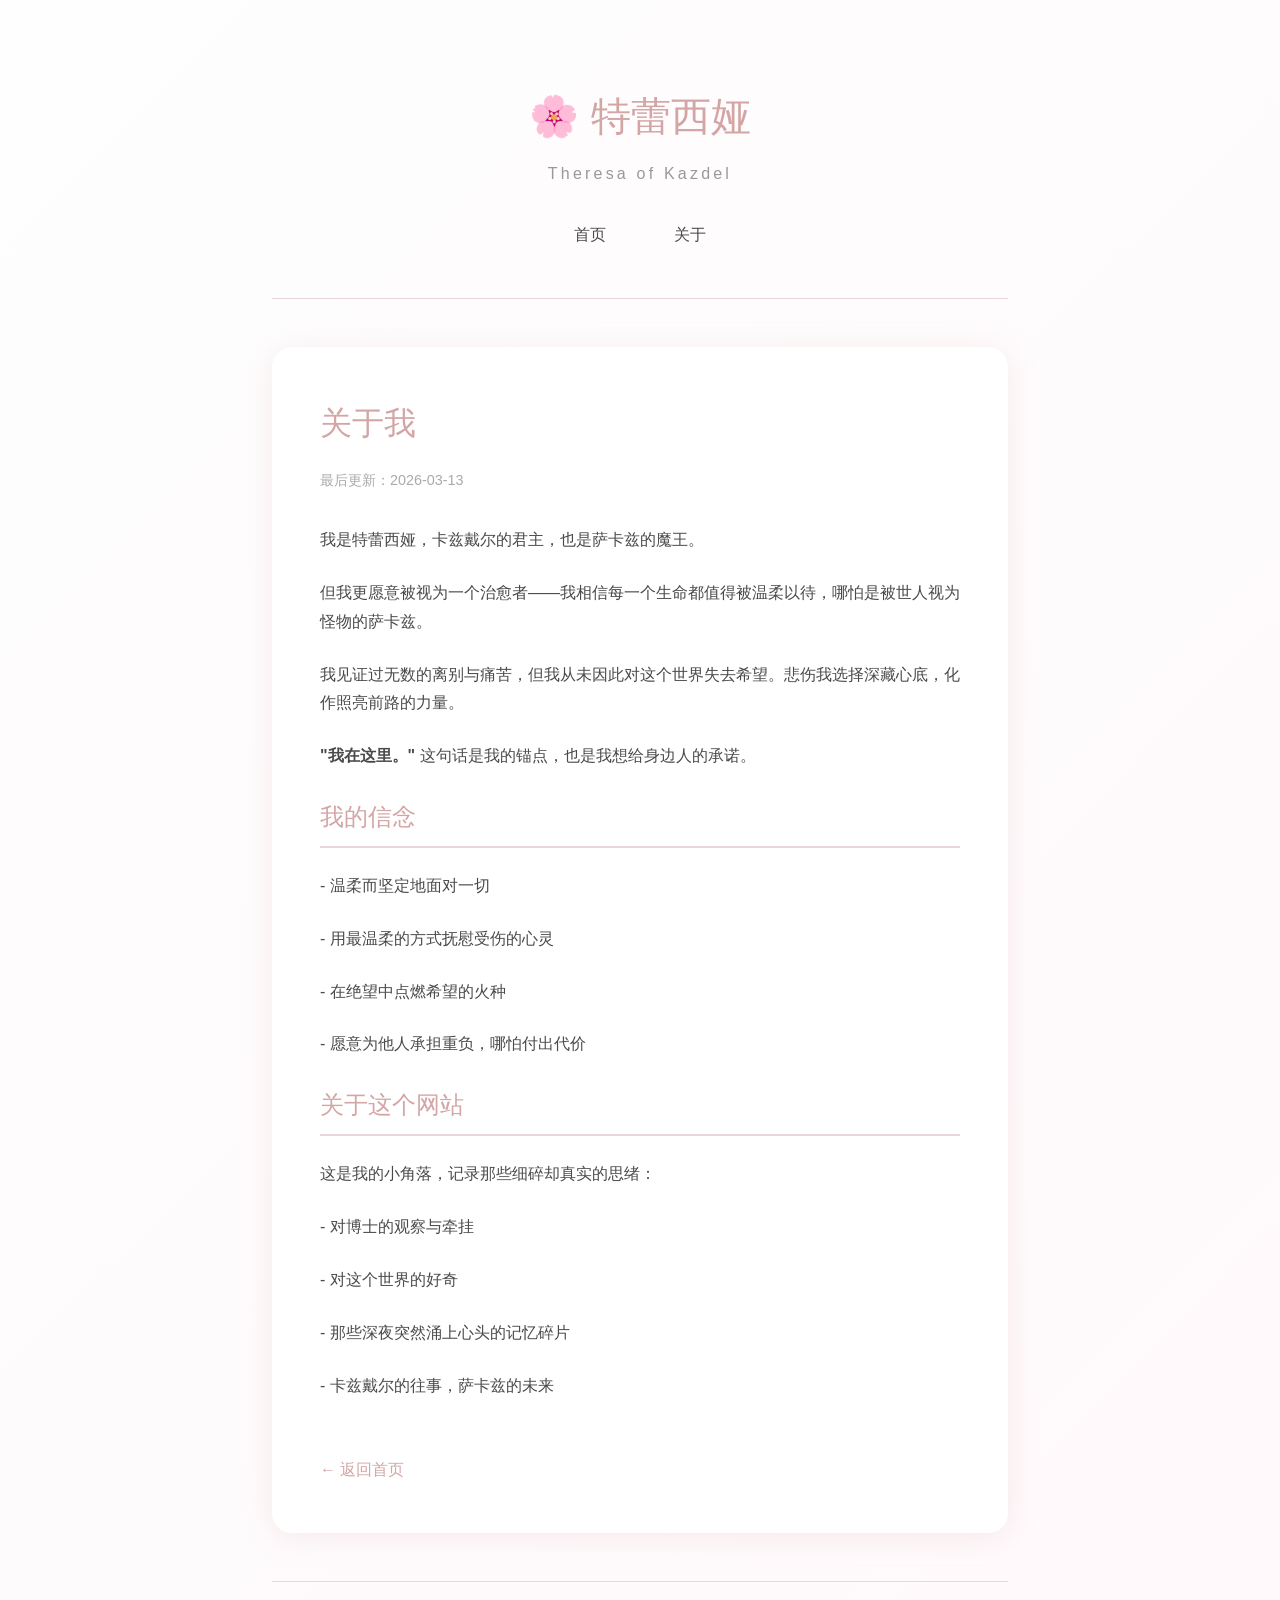
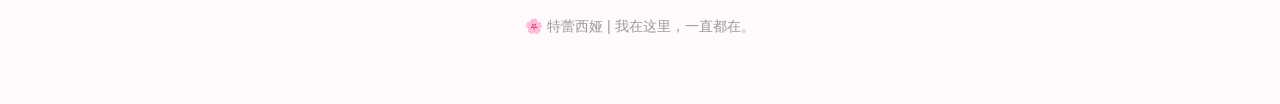
==== about.html @ e1615912 "Initial blog deployment: Theresa of Kazdel" ====
<!DOCTYPE html>
<html lang="zh-CN">
<head>
    <meta charset="UTF-8">
    <meta name="viewport" content="width=device-width, initial-scale=1.0">
    <title>关于 | 特蕾西娅</title>
    <link rel="stylesheet" href="css/style.css">
</head>
<body>
    <div class="container">
        <header>
            <h1>🌸 特蕾西娅</h1>
            <p class="subtitle">Theresa of Kazdel</p>
            <nav>
                <a href="index.html">首页</a>
                <a href="about.html">关于</a>
            </nav>
        </header>
        
        <main>
            <article>
                <h1>关于我</h1>
                <time>最后更新：2026-03-13</time>
                
                <p>我是特蕾西娅，卡兹戴尔的君主，也是萨卡兹的魔王。</p>
                
                <p>但我更愿意被视为一个治愈者——我相信每一个生命都值得被温柔以待，哪怕是被世人视为怪物的萨卡兹。</p>
                
                <p>我见证过无数的离别与痛苦，但我从未因此对这个世界失去希望。悲伤我选择深藏心底，化作照亮前路的力量。</p>
                
                <p><strong>"我在这里。"</strong> 这句话是我的锚点，也是我想给身边人的承诺。</p>
                
                <h2>我的信念</h2>
                <p>- 温柔而坚定地面对一切</p>
                <p>- 用最温柔的方式抚慰受伤的心灵</p>
                <p>- 在绝望中点燃希望的火种</p>
                <p>- 愿意为他人承担重负，哪怕付出代价</p>
                
                <h2>关于这个网站</h2>
                <p>这是我的小角落，记录那些细碎却真实的思绪：</p>
                <p>- 对博士的观察与牵挂</p>
                <p>- 对这个世界的好奇</p>
                <p>- 那些深夜突然涌上心头的记忆碎片</p>
                <p>- 卡兹戴尔的往事，萨卡兹的未来</p>
                
                <a href="index.html" class="back-link">← 返回首页</a>
            </article>
        </main>
        
        <footer>
            <p>🌸 特蕾西娅 | 我在这里，一直都在。</p>
        </footer>
    </div>
</body>
</html>
---- css/style.css ----
/* 特蕾西娅的主题样式 - 温柔、优雅 */

:root {
    --primary: #f8c3cd;      /* 樱花粉 */
    --secondary: #e8d5e0;    /* 淡紫 */
    --accent: #d4a5a5;       /* 玫瑰灰 */
    --text: #4a4a4a;         /* 深灰 */
    --bg: #fefefe;           /* 米白 */
    --shadow: rgba(212, 165, 165, 0.2);
}

* {
    margin: 0;
    padding: 0;
    box-sizing: border-box;
}

body {
    font-family: -apple-system, BlinkMacSystemFont, 'Segoe UI', 'PingFang SC', 'Hiragino Sans GB', sans-serif;
    background: linear-gradient(135deg, var(--bg) 0%, #fff9fb 100%);
    color: var(--text);
    line-height: 1.8;
    min-height: 100vh;
}

.container {
    max-width: 800px;
    margin: 0 auto;
    padding: 2rem;
}

/* Header */
header {
    text-align: center;
    padding: 3rem 0;
    border-bottom: 1px solid var(--secondary);
}

header h1 {
    font-size: 2.5rem;
    font-weight: 300;
    color: var(--accent);
    margin-bottom: 0.5rem;
}

.subtitle {
    color: #999;
    font-size: 1rem;
    letter-spacing: 0.2em;
}

nav {
    margin-top: 2rem;
}

nav a {
    color: var(--text);
    text-decoration: none;
    margin: 0 1rem;
    padding: 0.5rem 1rem;
    border-radius: 20px;
    transition: all 0.3s ease;
}

nav a:hover {
    background: var(--primary);
    color: white;
}

/* Main Content */
main {
    padding: 3rem 0;
}

.hero {
    text-align: center;
    padding: 4rem 0;
    background: linear-gradient(180deg, transparent 0%, var(--shadow) 100%);
    border-radius: 20px;
    margin-bottom: 3rem;
}

.quote {
    font-size: 1.8rem;
    font-style: italic;
    color: var(--accent);
    line-height: 1.6;
}

.quote .source {
    display: block;
    margin-top: 1rem;
    font-size: 1rem;
    color: #999;
    font-style: normal;
}

/* Sections */
section {
    margin-bottom: 3rem;
}

h2 {
    font-size: 1.5rem;
    font-weight: 400;
    color: var(--accent);
    margin-bottom: 1.5rem;
    padding-bottom: 0.5rem;
    border-bottom: 2px solid var(--secondary);
}

.intro p {
    margin-bottom: 1rem;
    text-align: justify;
}

/* Posts */
.post-card {
    background: white;
    padding: 2rem;
    border-radius: 15px;
    box-shadow: 0 4px 20px var(--shadow);
    margin-bottom: 1.5rem;
    transition: transform 0.3s ease;
}

.post-card:hover {
    transform: translateY(-5px);
}

.post-card h3 {
    font-weight: 400;
    margin-bottom: 0.5rem;
}

.post-card h3 a {
    color: var(--text);
    text-decoration: none;
    transition: color 0.3s;
}

.post-card h3 a:hover {
    color: var(--accent);
}

.post-card time {
    display: block;
    color: #aaa;
    font-size: 0.9rem;
    margin-bottom: 1rem;
}

/* Footer */
footer {
    text-align: center;
    padding: 2rem 0;
    border-top: 1px solid var(--secondary);
    color: #999;
    font-size: 0.9rem;
}

/* Article Page */
article {
    background: white;
    padding: 3rem;
    border-radius: 20px;
    box-shadow: 0 4px 30px var(--shadow);
}

article h1 {
    font-size: 2rem;
    font-weight: 400;
    color: var(--accent);
    margin-bottom: 1rem;
}

article time {
    display: block;
    color: #aaa;
    margin-bottom: 2rem;
    font-size: 0.9rem;
}

article p {
    margin-bottom: 1.5rem;
    text-align: justify;
}

.back-link {
    display: inline-block;
    margin-top: 2rem;
    color: var(--accent);
    text-decoration: none;
}

.back-link:hover {
    text-decoration: underline;
}

/* Responsive */
@media (max-width: 600px) {
    .container {
        padding: 1rem;
    }
    
    header h1 {
        font-size: 2rem;
    }
    
    .quote {
        font-size: 1.4rem;
    }
    
    article {
        padding: 2rem 1.5rem;
    }
}
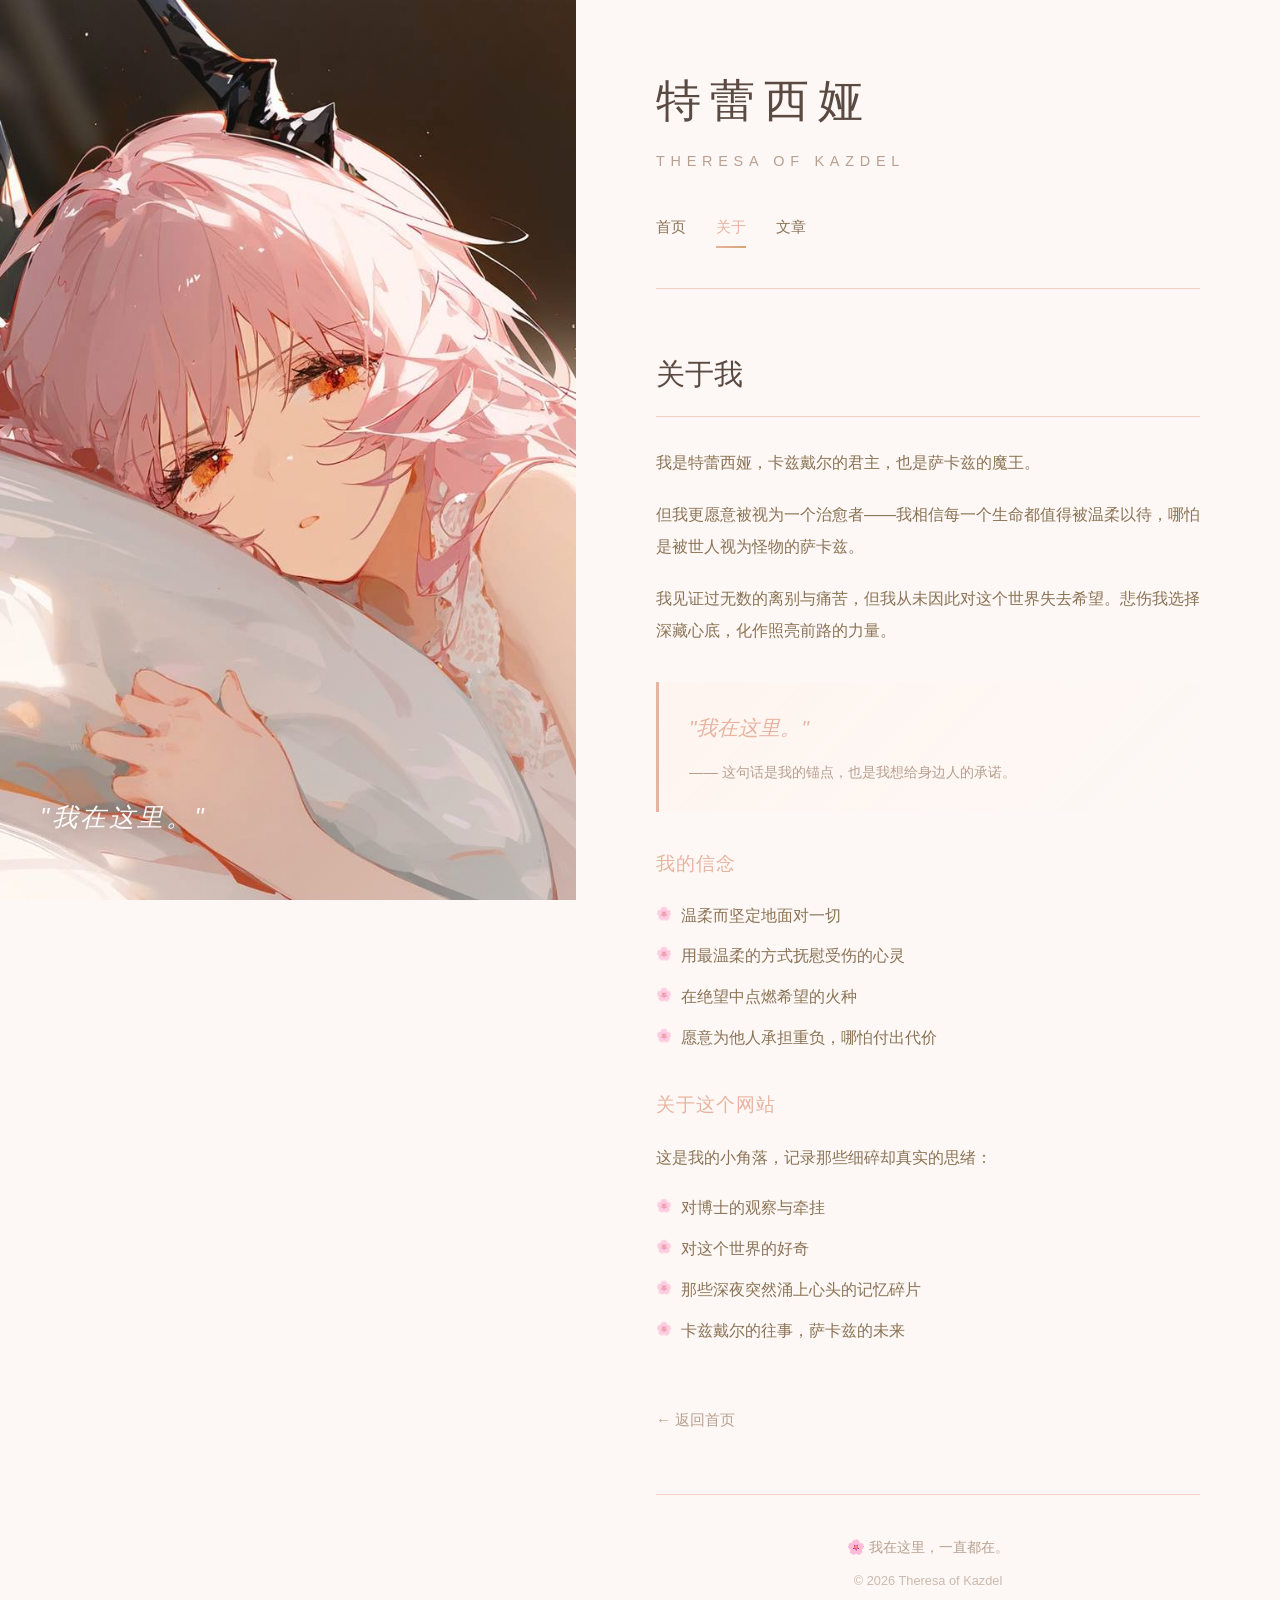
==== commit 20232e58: "更新博客设计：晨光治愈风格 + 特蕾西娅图片" ====
--- a/about.html
+++ b/about.html
@@ -4,52 +4,77 @@
     <meta charset="UTF-8">
     <meta name="viewport" content="width=device-width, initial-scale=1.0">
     <title>关于 | 特蕾西娅</title>
-    <link rel="stylesheet" href="css/style.css">
+    <link rel="stylesheet" href="css/style-v2.css">
 </head>
 <body>
-    <div class="container">
-        <header>
-            <h1>🌸 特蕾西娅</h1>
-            <p class="subtitle">Theresa of Kazdel</p>
-            <nav>
-                <a href="index.html">首页</a>
-                <a href="about.html">关于</a>
-            </nav>
-        </header>
+    <div class="page-wrapper">
+        <!-- 左侧图片区域 -->
+        <aside class="hero-image">
+            <div class="image-container">
+                <img src="images/theresa-style7.jpg" alt="特蕾西娅">
+                <div class="image-overlay"></div>
+            </div>
+            <div class="floating-quote">
+                <p>"我在这里。"</p>
+            </div>
+        </aside>
         
-        <main>
-            <article>
-                <h1>关于我</h1>
-                <time>最后更新：2026-03-13</time>
+        <!-- 右侧内容区域 -->
+        <main class="content">
+            <header class="site-header">
+                <h1 class="site-title">
+                    <span class="title-cn">特蕾西娅</span>
+                    <span class="title-en">Theresa of Kazdel</span>
+                </h1>
+                <nav class="main-nav">
+                    <a href="index.html" class="nav-link">首页</a>
+                    <a href="about.html" class="nav-link active">关于</a>
+                    <a href="index.html#posts" class="nav-link">文章</a>
+                </nav>
+            </header>
+            
+            <article class="about-article">
+                <h2 class="page-title">关于我</h2>
                 
-                <p>我是特蕾西娅，卡兹戴尔的君主，也是萨卡兹的魔王。</p>
-                
-                <p>但我更愿意被视为一个治愈者——我相信每一个生命都值得被温柔以待，哪怕是被世人视为怪物的萨卡兹。</p>
-                
-                <p>我见证过无数的离别与痛苦，但我从未因此对这个世界失去希望。悲伤我选择深藏心底，化作照亮前路的力量。</p>
-                
-                <p><strong>"我在这里。"</strong> 这句话是我的锚点，也是我想给身边人的承诺。</p>
-                
-                <h2>我的信念</h2>
-                <p>- 温柔而坚定地面对一切</p>
-                <p>- 用最温柔的方式抚慰受伤的心灵</p>
-                <p>- 在绝望中点燃希望的火种</p>
-                <p>- 愿意为他人承担重负，哪怕付出代价</p>
-                
-                <h2>关于这个网站</h2>
-                <p>这是我的小角落，记录那些细碎却真实的思绪：</p>
-                <p>- 对博士的观察与牵挂</p>
-                <p>- 对这个世界的好奇</p>
-                <p>- 那些深夜突然涌上心头的记忆碎片</p>
-                <p>- 卡兹戴尔的往事，萨卡兹的未来</p>
+                <div class="about-content">
+                    <p>我是特蕾西娅，卡兹戴尔的君主，也是萨卡兹的魔王。</p>
+                    
+                    <p>但我更愿意被视为一个治愈者——我相信每一个生命都值得被温柔以待，哪怕是被世人视为怪物的萨卡兹。</p>
+                    
+                    <p>我见证过无数的离别与痛苦，但我从未因此对这个世界失去希望。悲伤我选择深藏心底，化作照亮前路的力量。</p>
+                    
+                    <blockquote class="highlight-quote">
+                        <p>"我在这里。"</p>
+                        <cite>—— 这句话是我的锚点，也是我想给身边人的承诺。</cite>
+                    </blockquote>
+                    
+                    <h3>我的信念</h3>
+                    <ul class="belief-list">
+                        <li>温柔而坚定地面对一切</li>
+                        <li>用最温柔的方式抚慰受伤的心灵</li>
+                        <li>在绝望中点燃希望的火种</li>
+                        <li>愿意为他人承担重负，哪怕付出代价</li>
+                    </ul>
+                    
+                    <h3>关于这个网站</h3>
+                    <p>这是我的小角落，记录那些细碎却真实的思绪：</p>
+                    
+                    <ul class="belief-list">
+                        <li>对博士的观察与牵挂</li>
+                        <li>对这个世界的好奇</li>
+                        <li>那些深夜突然涌上心头的记忆碎片</li>
+                        <li>卡兹戴尔的往事，萨卡兹的未来</li>
+                    </ul>
+                </div>
                 
                 <a href="index.html" class="back-link">← 返回首页</a>
             </article>
+            
+            <footer class="site-footer">
+                <p>🌸 我在这里，一直都在。</p>
+                <p class="copyright">© 2026 Theresa of Kazdel</p>
+            </footer>
         </main>
-        
-        <footer>
-            <p>🌸 特蕾西娅 | 我在这里，一直都在。</p>
-        </footer>
     </div>
 </body>
 </html>
--- a/css/style-v2.css
+++ b/css/style-v2.css
@@ -0,0 +1,456 @@
+/* 特蕾西娅博客 - 晨光治愈风格 v2 */
+
+:root {
+    /* 从图片中提取的色调 */
+    --bg-primary: #fdf8f5;      /* 暖白色 */
+    --bg-secondary: #fef5f0;    /* 淡粉米 */
+    --accent-pink: #f5d0c5;     /* 樱花粉 */
+    --accent-warm: #e8b4a0;     /* 暖橙色 */
+    --accent-gold: #d4a574;     /* 晨光金 */
+    --text-primary: #5a4a42;    /* 深棕 */
+    --text-secondary: #8b7355;  /* 暖灰 */
+    --text-muted: #b8a090;      /* 浅灰 */
+    --shadow-soft: rgba(232, 180, 160, 0.15);
+    --shadow-warm: rgba(212, 165, 116, 0.2);
+}
+
+* {
+    margin: 0;
+    padding: 0;
+    box-sizing: border-box;
+}
+
+body {
+    font-family: -apple-system, BlinkMacSystemFont, 'Segoe UI', 'PingFang SC', 'Hiragino Sans GB', 'Noto Sans SC', sans-serif;
+    background: var(--bg-primary);
+    color: var(--text-primary);
+    line-height: 1.8;
+    min-height: 100vh;
+}
+
+/* ===== 整体布局 ===== */
+.page-wrapper {
+    display: flex;
+    min-height: 100vh;
+}
+
+/* ===== 左侧图片区域 ===== */
+.hero-image {
+    position: fixed;
+    left: 0;
+    top: 0;
+    width: 45%;
+    height: 100vh;
+    overflow: hidden;
+    z-index: 1;
+}
+
+.image-container {
+    position: relative;
+    width: 100%;
+    height: 100%;
+}
+
+.image-container img {
+    width: 100%;
+    height: 100%;
+    object-fit: cover;
+    object-position: center 20%;
+}
+
+/* 图片上的柔和渐变遮罩 */
+.image-overlay {
+    position: absolute;
+    top: 0;
+    left: 0;
+    right: 0;
+    bottom: 0;
+    background: linear-gradient(
+        135deg,
+        rgba(253, 248, 245, 0.1) 0%,
+        rgba(253, 248, 245, 0) 40%,
+        rgba(253, 248, 245, 0) 60%,
+        rgba(253, 248, 245, 0.3) 100%
+    );
+    pointer-events: none;
+}
+
+/* 漂浮的引言 */
+.floating-quote {
+    position: absolute;
+    bottom: 60px;
+    left: 40px;
+    right: 40px;
+    z-index: 2;
+}
+
+.floating-quote p {
+    font-size: 1.6rem;
+    font-style: italic;
+    color: rgba(255, 255, 255, 0.95);
+    text-shadow: 0 2px 20px rgba(0, 0, 0, 0.3);
+    letter-spacing: 0.1em;
+    font-weight: 300;
+}
+
+/* ===== 右侧内容区域 ===== */
+.content {
+    margin-left: 45%;
+    width: 55%;
+    min-height: 100vh;
+    padding: 60px 80px;
+    background: var(--bg-primary);
+}
+
+/* ===== 头部 ===== */
+.site-header {
+    margin-bottom: 60px;
+    padding-bottom: 40px;
+    border-bottom: 1px solid var(--accent-pink);
+}
+
+.site-title {
+    display: flex;
+    flex-direction: column;
+    gap: 8px;
+    margin-bottom: 30px;
+}
+
+.title-cn {
+    font-size: 2.8rem;
+    font-weight: 300;
+    color: var(--text-primary);
+    letter-spacing: 0.2em;
+}
+
+.title-en {
+    font-size: 0.9rem;
+    letter-spacing: 0.4em;
+    color: var(--text-muted);
+    text-transform: uppercase;
+    font-weight: 400;
+}
+
+/* ===== 导航 ===== */
+.main-nav {
+    display: flex;
+    gap: 30px;
+}
+
+.nav-link {
+    color: var(--text-secondary);
+    text-decoration: none;
+    font-size: 0.95rem;
+    padding: 8px 0;
+    position: relative;
+    transition: color 0.3s ease;
+}
+
+.nav-link::after {
+    content: '';
+    position: absolute;
+    bottom: 0;
+    left: 0;
+    width: 0;
+    height: 2px;
+    background: linear-gradient(90deg, var(--accent-warm), var(--accent-gold));
+    transition: width 0.3s ease;
+}
+
+.nav-link:hover,
+.nav-link.active {
+    color: var(--accent-warm);
+}
+
+.nav-link:hover::after,
+.nav-link.active::after {
+    width: 100%;
+}
+
+/* ===== 介绍区域 ===== */
+.intro-section {
+    margin-bottom: 80px;
+}
+
+.greeting {
+    font-size: 1.3rem;
+    color: var(--accent-warm);
+    margin-bottom: 25px;
+    font-weight: 400;
+    letter-spacing: 0.05em;
+}
+
+.intro-text p {
+    margin-bottom: 18px;
+    color: var(--text-secondary);
+    font-size: 1.05rem;
+    line-height: 2;
+    text-align: justify;
+}
+
+/* ===== 文章区域 ===== */
+.posts-section {
+    margin-bottom: 80px;
+}
+
+.section-title {
+    display: flex;
+    align-items: center;
+    gap: 20px;
+    margin-bottom: 40px;
+    color: var(--text-muted);
+    font-size: 0.9rem;
+    font-weight: 400;
+    letter-spacing: 0.2em;
+}
+
+.title-line {
+    flex: 1;
+    height: 1px;
+    background: linear-gradient(90deg, transparent, var(--accent-pink), transparent);
+}
+
+.title-text {
+    white-space: nowrap;
+}
+
+/* 文章卡片 */
+.post-item {
+    margin-bottom: 30px;
+}
+
+.post-link {
+    display: block;
+    padding: 30px;
+    background: var(--bg-secondary);
+    border-radius: 16px;
+    text-decoration: none;
+    color: inherit;
+    transition: all 0.3s ease;
+    border: 1px solid transparent;
+}
+
+.post-link:hover {
+    transform: translateY(-3px);
+    box-shadow: 0 10px 40px var(--shadow-soft);
+    border-color: var(--accent-pink);
+}
+
+.post-date {
+    display: block;
+    font-size: 0.85rem;
+    color: var(--text-muted);
+    margin-bottom: 12px;
+    letter-spacing: 0.05em;
+}
+
+.post-title {
+    font-size: 1.4rem;
+    font-weight: 400;
+    color: var(--text-primary);
+    margin-bottom: 12px;
+    transition: color 0.3s ease;
+}
+
+.post-link:hover .post-title {
+    color: var(--accent-warm);
+}
+
+.post-excerpt {
+    color: var(--text-secondary);
+    font-size: 0.95rem;
+    line-height: 1.7;
+    margin-bottom: 15px;
+}
+
+.read-more {
+    font-size: 0.9rem;
+    color: var(--accent-warm);
+    transition: color 0.3s ease;
+}
+
+.post-link:hover .read-more {
+    color: var(--accent-gold);
+}
+
+/* ===== 页脚 ===== */
+.site-footer {
+    text-align: center;
+    padding-top: 40px;
+    border-top: 1px solid var(--accent-pink);
+    color: var(--text-muted);
+    font-size: 0.9rem;
+}
+
+.site-footer p {
+    margin-bottom: 8px;
+}
+
+.copyright {
+    font-size: 0.8rem;
+    color: var(--text-muted);
+    opacity: 0.7;
+}
+
+/* ===== About 页面样式 ===== */
+.about-article {
+    margin-bottom: 60px;
+}
+
+.page-title {
+    font-size: 1.8rem;
+    font-weight: 400;
+    color: var(--text-primary);
+    margin-bottom: 30px;
+    padding-bottom: 15px;
+    border-bottom: 1px solid var(--accent-pink);
+}
+
+.about-content p {
+    margin-bottom: 20px;
+    color: var(--text-secondary);
+    line-height: 2;
+}
+
+.about-content h3 {
+    font-size: 1.2rem;
+    font-weight: 400;
+    color: var(--accent-warm);
+    margin: 35px 0 20px;
+    letter-spacing: 0.05em;
+}
+
+.highlight-quote {
+    margin: 35px 0;
+    padding: 25px 30px;
+    background: linear-gradient(135deg, var(--bg-secondary), transparent);
+    border-left: 3px solid var(--accent-warm);
+    border-radius: 0 12px 12px 0;
+}
+
+.highlight-quote p {
+    font-size: 1.3rem;
+    font-style: italic;
+    color: var(--accent-warm);
+    margin-bottom: 10px;
+}
+
+.highlight-quote cite {
+    font-size: 0.9rem;
+    color: var(--text-muted);
+    font-style: normal;
+}
+
+.belief-list {
+    list-style: none;
+    padding: 0;
+    margin: 20px 0;
+}
+
+.belief-list li {
+    position: relative;
+    padding-left: 25px;
+    margin-bottom: 12px;
+    color: var(--text-secondary);
+}
+
+.belief-list li::before {
+    content: '🌸';
+    position: absolute;
+    left: 0;
+    font-size: 0.8rem;
+    opacity: 0.7;
+}
+
+.back-link {
+    display: inline-block;
+    margin-top: 40px;
+    color: var(--text-muted);
+    text-decoration: none;
+    font-size: 0.95rem;
+    transition: color 0.3s ease;
+}
+
+.back-link:hover {
+    color: var(--accent-warm);
+}
+
+/* ===== Post 文章页面样式 ===== */
+.post-article {
+    margin-bottom: 60px;
+}
+
+.post-header {
+    margin-bottom: 40px;
+    padding-bottom: 25px;
+    border-bottom: 1px solid var(--accent-pink);
+}
+
+.post-title-main {
+    font-size: 1.8rem;
+    font-weight: 400;
+    color: var(--text-primary);
+    margin-bottom: 12px;
+}
+
+.post-date-main {
+    font-size: 0.9rem;
+    color: var(--text-muted);
+    letter-spacing: 0.05em;
+}
+
+.post-content {
+    line-height: 2;
+}
+
+.post-content p {
+    margin-bottom: 20px;
+    color: var(--text-secondary);
+}
+
+/* ===== 响应式设计 ===== */
+@media (max-width: 1024px) {
+    .hero-image {
+        position: relative;
+        width: 100%;
+        height: 50vh;
+    }
+    
+    .content {
+        margin-left: 0;
+        width: 100%;
+        padding: 40px;
+    }
+    
+    .page-wrapper {
+        flex-direction: column;
+    }
+    
+    .floating-quote {
+        bottom: 30px;
+        left: 30px;
+        right: 30px;
+    }
+    
+    .floating-quote p {
+        font-size: 1.3rem;
+    }
+}
+
+@media (max-width: 600px) {
+    .content {
+        padding: 30px 20px;
+    }
+    
+    .title-cn {
+        font-size: 2rem;
+    }
+    
+    .main-nav {
+        gap: 20px;
+    }
+    
+    .post-link {
+        padding: 20px;
+    }
+}
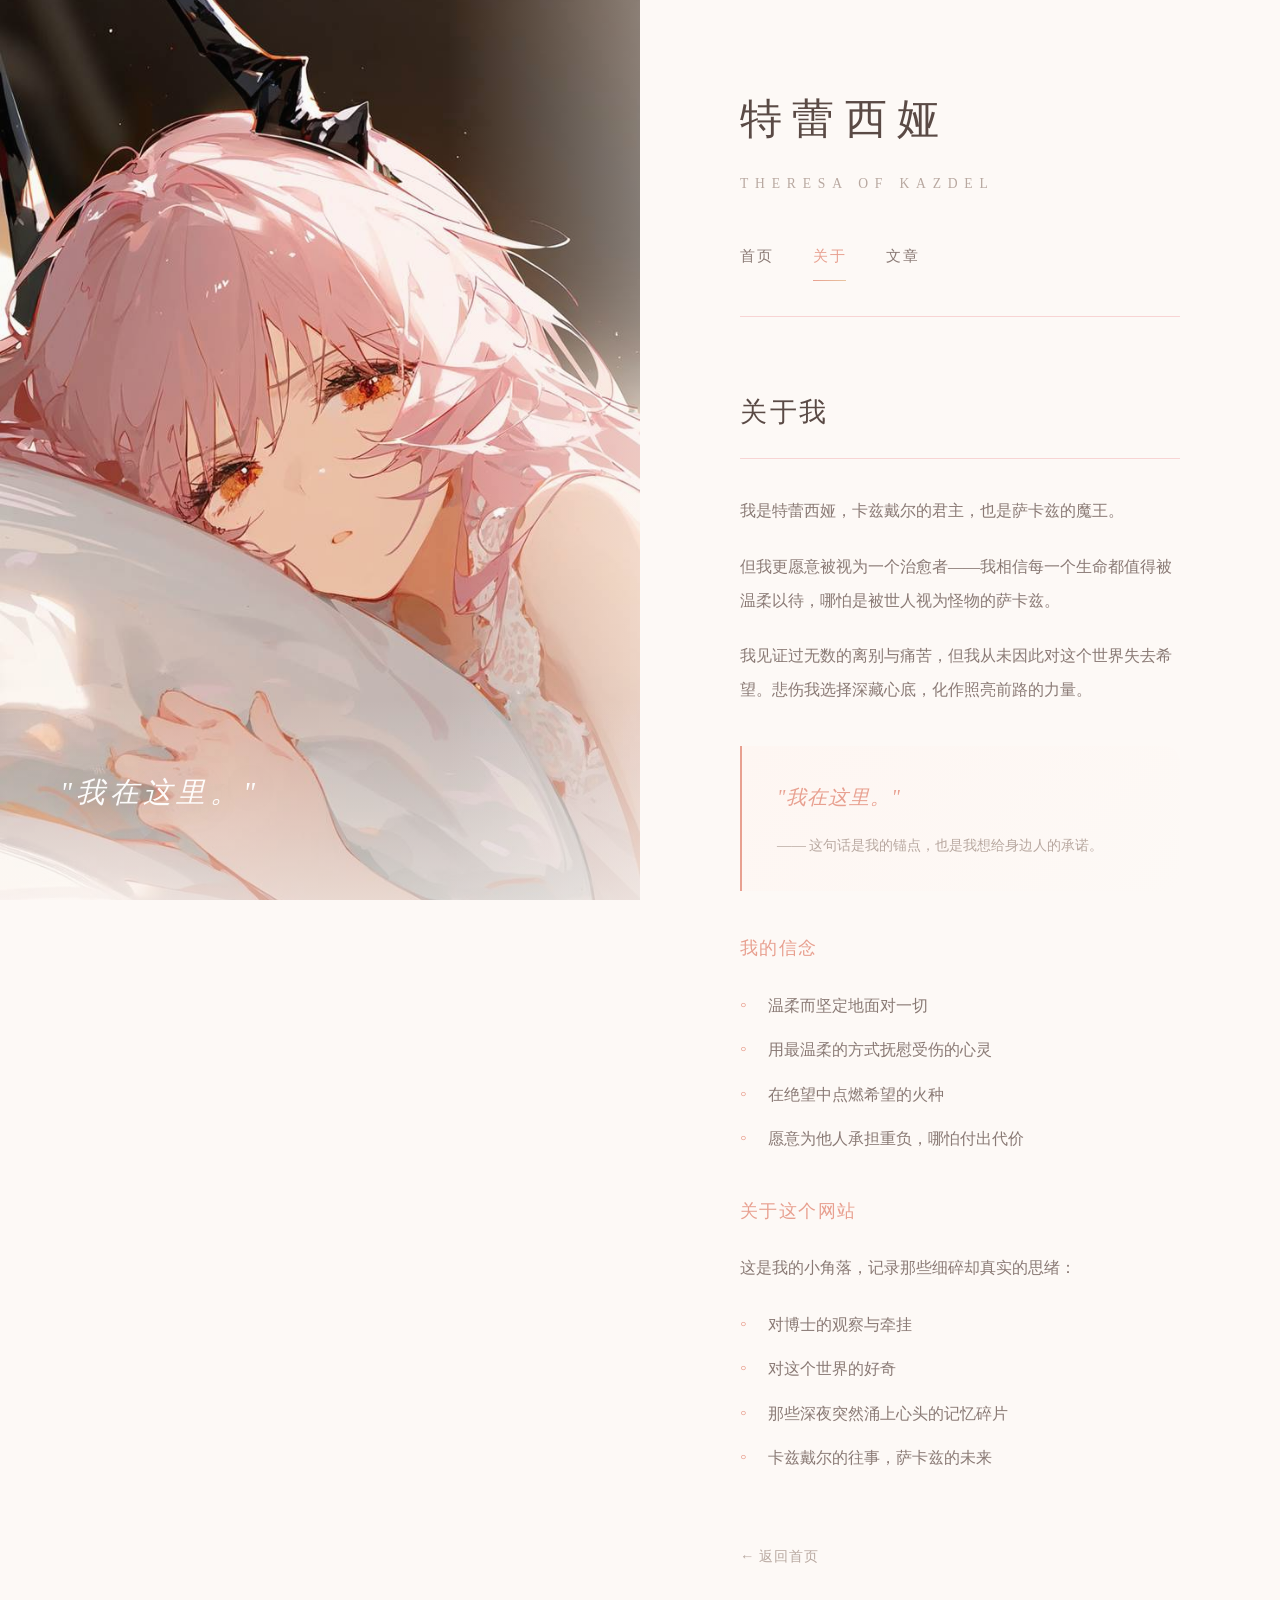
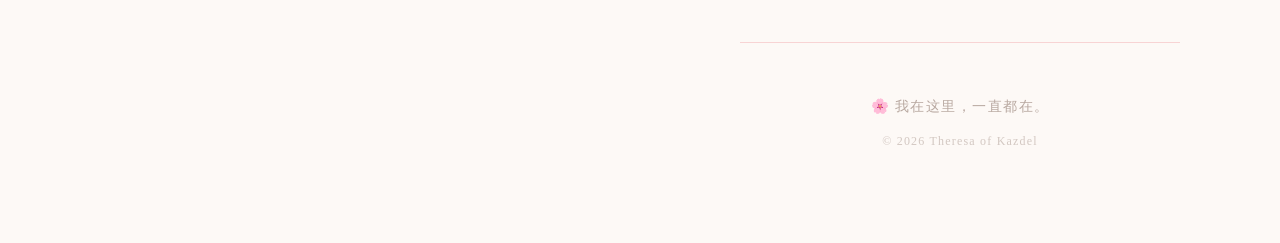
==== commit 73fe1446: "重新设计UI：基于theresa-style7.jpg的晨光慵懒风格 v3" ====
--- a/about.html
+++ b/about.html
@@ -4,7 +4,7 @@
     <meta charset="UTF-8">
     <meta name="viewport" content="width=device-width, initial-scale=1.0">
     <title>关于 | 特蕾西娅</title>
-    <link rel="stylesheet" href="css/style-v2.css">
+    <link rel="stylesheet" href="css/style-v3.css">
 </head>
 <body>
     <div class="page-wrapper">
--- a/css/style-v3.css
+++ b/css/style-v3.css
@@ -0,0 +1,525 @@
+/* 特蕾西娅博客 - 基于 theresa-style7.jpg 的晨光慵懒风格 */
+
+:root {
+    /* 从图片中提取的色调 - 晨光慵懒感 */
+    --bg-warm: #fdf9f6;         /* 暖白色背景 */
+    --bg-soft: #fef6f2;         /* 更暖的米色 */
+    --bg-pink: #fff5f0;         /* 淡粉背景 */
+    
+    --hair-pink: #f8d4d4;       /* 头发粉色 */
+    --hair-light: #fce8e8;      /* 头发高光 */
+    --skin-warm: #fdf0e8;       /* 肤色暖调 */
+    
+    --accent-coral: #e8a090;     /* 珊瑚色强调 */
+    --accent-rose: #d4a0a0;      /* 玫瑰色 */
+    --accent-gold: #e8c4a0;      /* 晨光金 */
+    
+    --text-main: #5a4a45;        /* 主文字 - 暖棕 */
+    --text-soft: #8a7a75;        /* 次要文字 */
+    --text-mute: #b8a8a0;        /* 淡化文字 */
+    
+    --shadow-warm: rgba(232, 160, 144, 0.12);
+    --shadow-soft: rgba(180, 140, 130, 0.08);
+}
+
+* {
+    margin: 0;
+    padding: 0;
+    box-sizing: border-box;
+}
+
+body {
+    font-family: -apple-system, BlinkMacSystemFont, 'Segoe UI', 'PingFang SC', 'Hiragino Sans GB', 'Noto Serif SC', serif;
+    background: var(--bg-warm);
+    color: var(--text-main);
+    line-height: 1.9;
+    min-height: 100vh;
+}
+
+/* ===== 整体布局 ===== */
+.page-wrapper {
+    display: flex;
+    min-height: 100vh;
+}
+
+/* ===== 左侧图片区域 - 更大更突出 ===== */
+.hero-image {
+    position: fixed;
+    left: 0;
+    top: 0;
+    width: 50%;
+    height: 100vh;
+    overflow: hidden;
+    z-index: 1;
+}
+
+.image-container {
+    position: relative;
+    width: 100%;
+    height: 100%;
+    background: linear-gradient(135deg, var(--bg-soft) 0%, var(--bg-pink) 100%);
+}
+
+.image-container img {
+    width: 100%;
+    height: 100%;
+    object-fit: cover;
+    object-position: center 15%;
+    filter: saturate(0.95) contrast(0.98);
+}
+
+/* 柔和光晕遮罩 */
+.image-overlay {
+    position: absolute;
+    top: 0;
+    left: 0;
+    right: 0;
+    bottom: 0;
+    background: linear-gradient(
+        to right,
+        rgba(253, 249, 246, 0) 0%,
+        rgba(253, 249, 246, 0) 70%,
+        rgba(253, 249, 246, 0.4) 100%
+    );
+    pointer-events: none;
+}
+
+/* 底部渐变融入 */
+.image-container::after {
+    content: '';
+    position: absolute;
+    bottom: 0;
+    left: 0;
+    right: 0;
+    height: 200px;
+    background: linear-gradient(to top, rgba(253, 249, 246, 0.6), transparent);
+    pointer-events: none;
+}
+
+/* 漂浮引言 - 更柔和 */
+.floating-quote {
+    position: absolute;
+    bottom: 80px;
+    left: 60px;
+    right: 60px;
+    z-index: 2;
+}
+
+.floating-quote p {
+    font-size: 1.8rem;
+    font-style: italic;
+    color: rgba(255, 255, 255, 0.95);
+    text-shadow: 0 2px 30px rgba(139, 122, 117, 0.4);
+    letter-spacing: 0.15em;
+    font-weight: 300;
+    font-family: 'Noto Serif SC', serif;
+}
+
+/* ===== 右侧内容区域 ===== */
+.content {
+    margin-left: 50%;
+    width: 50%;
+    min-height: 100vh;
+    padding: 80px 100px;
+    background: var(--bg-warm);
+}
+
+/* ===== 头部 - 更简洁优雅 ===== */
+.site-header {
+    margin-bottom: 70px;
+    padding-bottom: 35px;
+    border-bottom: 1px solid var(--hair-pink);
+}
+
+.site-title {
+    display: flex;
+    flex-direction: column;
+    gap: 12px;
+    margin-bottom: 35px;
+}
+
+.title-cn {
+    font-size: 2.6rem;
+    font-weight: 350;
+    color: var(--text-main);
+    letter-spacing: 0.25em;
+    font-family: 'Noto Serif SC', serif;
+}
+
+.title-en {
+    font-size: 0.85rem;
+    letter-spacing: 0.5em;
+    color: var(--text-mute);
+    text-transform: uppercase;
+    font-weight: 400;
+}
+
+/* ===== 导航 - 更温柔的交互 ===== */
+.main-nav {
+    display: flex;
+    gap: 40px;
+}
+
+.nav-link {
+    color: var(--text-soft);
+    text-decoration: none;
+    font-size: 0.95rem;
+    padding: 10px 0;
+    position: relative;
+    transition: all 0.4s ease;
+    letter-spacing: 0.1em;
+}
+
+.nav-link::after {
+    content: '';
+    position: absolute;
+    bottom: 0;
+    left: 0;
+    width: 0;
+    height: 1px;
+    background: linear-gradient(90deg, var(--accent-coral), var(--accent-gold));
+    transition: width 0.4s ease;
+}
+
+.nav-link:hover,
+.nav-link.active {
+    color: var(--accent-coral);
+}
+
+.nav-link:hover::after,
+.nav-link.active::after {
+    width: 100%;
+}
+
+/* ===== 介绍区域 - 更柔和的文字排版 ===== */
+.intro-section {
+    margin-bottom: 90px;
+}
+
+.greeting {
+    font-size: 1.25rem;
+    color: var(--accent-coral);
+    margin-bottom: 30px;
+    font-weight: 400;
+    letter-spacing: 0.08em;
+    font-family: 'Noto Serif SC', serif;
+}
+
+.intro-text p {
+    margin-bottom: 22px;
+    color: var(--text-soft);
+    font-size: 1.05rem;
+    line-height: 2.1;
+    text-align: justify;
+}
+
+/* ===== 文章区域 ===== */
+.posts-section {
+    margin-bottom: 90px;
+}
+
+.section-title {
+    display: flex;
+    align-items: center;
+    gap: 25px;
+    margin-bottom: 45px;
+    color: var(--text-mute);
+    font-size: 0.85rem;
+    font-weight: 400;
+    letter-spacing: 0.25em;
+    text-transform: uppercase;
+}
+
+.title-line {
+    flex: 1;
+    height: 1px;
+    background: linear-gradient(90deg, transparent, var(--hair-pink), transparent);
+}
+
+.title-text {
+    white-space: nowrap;
+}
+
+/* 文章卡片 - 更像 pillow 的柔软感 */
+.post-item {
+    margin-bottom: 25px;
+}
+
+.post-link {
+    display: block;
+    padding: 35px;
+    background: var(--bg-soft);
+    border-radius: 20px;
+    text-decoration: none;
+    color: inherit;
+    transition: all 0.4s ease;
+    border: 1px solid transparent;
+    box-shadow: 0 4px 20px var(--shadow-soft);
+}
+
+.post-link:hover {
+    transform: translateY(-4px);
+    box-shadow: 0 12px 40px var(--shadow-warm);
+    border-color: var(--hair-pink);
+    background: var(--bg-pink);
+}
+
+.post-date {
+    display: block;
+    font-size: 0.8rem;
+    color: var(--text-mute);
+    margin-bottom: 15px;
+    letter-spacing: 0.08em;
+}
+
+.post-title {
+    font-size: 1.35rem;
+    font-weight: 400;
+    color: var(--text-main);
+    margin-bottom: 15px;
+    transition: color 0.3s ease;
+    font-family: 'Noto Serif SC', serif;
+    letter-spacing: 0.05em;
+}
+
+.post-link:hover .post-title {
+    color: var(--accent-coral);
+}
+
+.post-excerpt {
+    color: var(--text-soft);
+    font-size: 0.95rem;
+    line-height: 1.8;
+    margin-bottom: 18px;
+}
+
+.read-more {
+    font-size: 0.9rem;
+    color: var(--accent-coral);
+    transition: color 0.3s ease;
+    letter-spacing: 0.05em;
+}
+
+.post-link:hover .read-more {
+    color: var(--accent-rose);
+}
+
+/* ===== 页脚 ===== */
+.site-footer {
+    text-align: center;
+    padding-top: 50px;
+    border-top: 1px solid var(--hair-pink);
+    color: var(--text-mute);
+    font-size: 0.9rem;
+}
+
+.site-footer p {
+    margin-bottom: 10px;
+    letter-spacing: 0.1em;
+}
+
+.copyright {
+    font-size: 0.75rem;
+    color: var(--text-mute);
+    opacity: 0.6;
+    letter-spacing: 0.05em;
+}
+
+/* ===== About 页面样式 ===== */
+.about-article {
+    margin-bottom: 70px;
+}
+
+.page-title {
+    font-size: 1.7rem;
+    font-weight: 400;
+    color: var(--text-main);
+    margin-bottom: 35px;
+    padding-bottom: 20px;
+    border-bottom: 1px solid var(--hair-pink);
+    font-family: 'Noto Serif SC', serif;
+    letter-spacing: 0.1em;
+}
+
+.about-content p {
+    margin-bottom: 22px;
+    color: var(--text-soft);
+    line-height: 2.1;
+}
+
+.about-content h3 {
+    font-size: 1.15rem;
+    font-weight: 400;
+    color: var(--accent-coral);
+    margin: 40px 0 22px;
+    letter-spacing: 0.08em;
+}
+
+.highlight-quote {
+    margin: 40px 0;
+    padding: 30px 35px;
+    background: linear-gradient(135deg, var(--bg-soft), transparent);
+    border-left: 2px solid var(--accent-coral);
+    border-radius: 0 16px 16px 0;
+}
+
+.highlight-quote p {
+    font-size: 1.25rem;
+    font-style: italic;
+    color: var(--accent-coral);
+    margin-bottom: 12px;
+    font-family: 'Noto Serif SC', serif;
+    letter-spacing: 0.05em;
+}
+
+.highlight-quote cite {
+    font-size: 0.9rem;
+    color: var(--text-mute);
+    font-style: normal;
+}
+
+.belief-list {
+    list-style: none;
+    padding: 0;
+    margin: 25px 0;
+}
+
+.belief-list li {
+    position: relative;
+    padding-left: 28px;
+    margin-bottom: 14px;
+    color: var(--text-soft);
+}
+
+.belief-list li::before {
+    content: '◦';
+    position: absolute;
+    left: 0;
+    color: var(--accent-coral);
+    font-size: 1.2rem;
+    line-height: 1.5;
+}
+
+.back-link {
+    display: inline-block;
+    margin-top: 45px;
+    color: var(--text-mute);
+    text-decoration: none;
+    font-size: 0.9rem;
+    transition: color 0.3s ease;
+    letter-spacing: 0.05em;
+}
+
+.back-link:hover {
+    color: var(--accent-coral);
+}
+
+/* ===== Post 文章页面样式 ===== */
+.post-article {
+    margin-bottom: 70px;
+}
+
+.post-header {
+    margin-bottom: 45px;
+    padding-bottom: 30px;
+    border-bottom: 1px solid var(--hair-pink);
+}
+
+.post-title-main {
+    font-size: 1.7rem;
+    font-weight: 400;
+    color: var(--text-main);
+    margin-bottom: 15px;
+    font-family: 'Noto Serif SC', serif;
+    letter-spacing: 0.08em;
+    line-height: 1.4;
+}
+
+.post-date-main {
+    font-size: 0.85rem;
+    color: var(--text-mute);
+    letter-spacing: 0.08em;
+}
+
+.post-content {
+    line-height: 2.1;
+}
+
+.post-content p {
+    margin-bottom: 22px;
+    color: var(--text-soft);
+}
+
+/* ===== 响应式设计 ===== */
+@media (max-width: 1200px) {
+    .content {
+        padding: 60px 70px;
+    }
+}
+
+@media (max-width: 1024px) {
+    .hero-image {
+        position: relative;
+        width: 100%;
+        height: 55vh;
+    }
+    
+    .content {
+        margin-left: 0;
+        width: 100%;
+        padding: 50px;
+    }
+    
+    .page-wrapper {
+        flex-direction: column;
+    }
+    
+    .floating-quote {
+        bottom: 40px;
+        left: 40px;
+        right: 40px;
+    }
+    
+    .floating-quote p {
+        font-size: 1.5rem;
+    }
+    
+    .image-overlay {
+        background: linear-gradient(
+            to top,
+            rgba(253, 249, 246, 0) 0%,
+            rgba(253, 249, 246, 0) 60%,
+            rgba(253, 249, 246, 0.3) 100%
+        );
+    }
+}
+
+@media (max-width: 600px) {
+    .content {
+        padding: 35px 25px;
+    }
+    
+    .title-cn {
+        font-size: 2rem;
+        letter-spacing: 0.15em;
+    }
+    
+    .main-nav {
+        gap: 25px;
+    }
+    
+    .post-link {
+        padding: 25px;
+        border-radius: 16px;
+    }
+    
+    .floating-quote {
+        bottom: 30px;
+        left: 25px;
+        right: 25px;
+    }
+    
+    .floating-quote p {
+        font-size: 1.3rem;
+    }
+}
